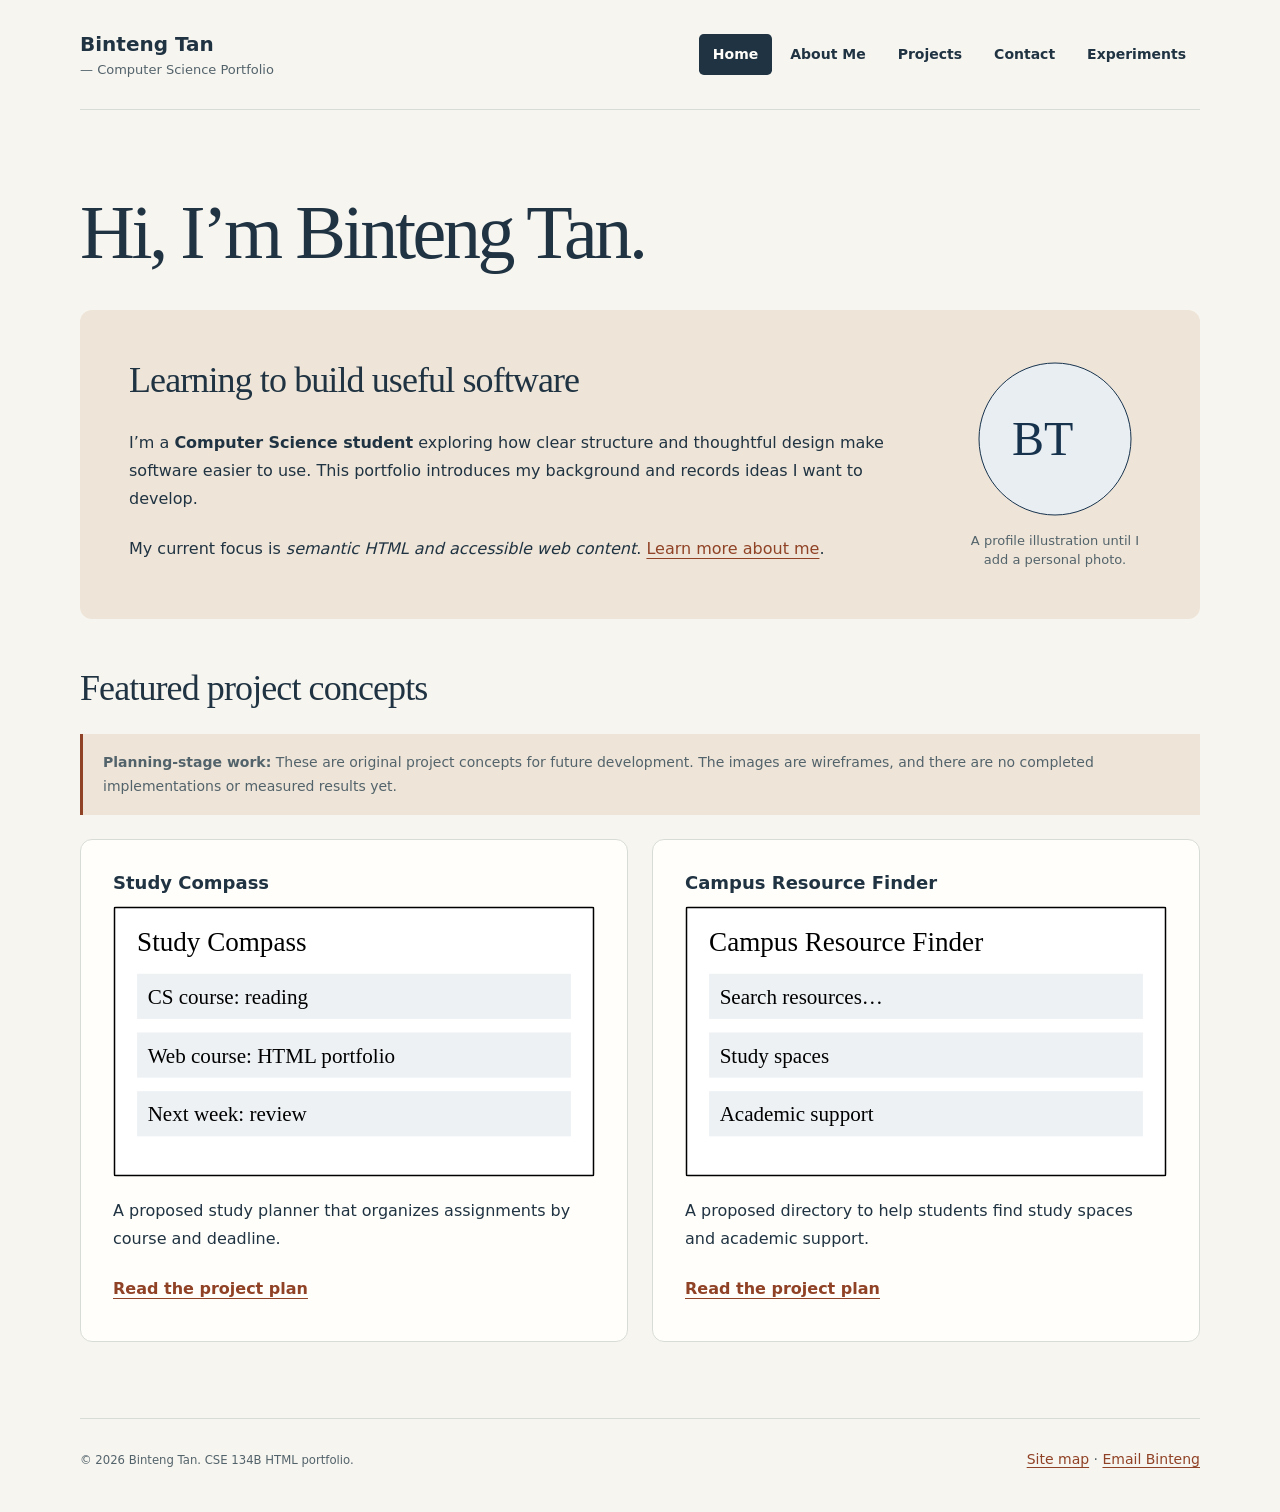
==== index.html @ 467b6993 "Style the HW2 portfolio for Homework 3 and complete submission metadata" ====
<!doctype html>
<html lang="en">
<head>
<meta charset="utf-8">
<meta name="viewport" content="width=device-width, initial-scale=1">
<meta name="description" content="Binteng Tan's computer science student portfolio: background, project concepts, and contact information.">
<title>Home | Binteng Tan</title>
<link rel="icon" href="assets/favicon.svg" type="image/svg+xml">
<link rel="stylesheet" href="styles.css">
</head>
<body class="page-index">
<header>
<a class="skip-link" href="#main-content">Skip to main content</a>
<p><a href="index.html">Binteng Tan</a> <span>— Computer Science Portfolio</span></p>
<nav aria-label="Main navigation"><ul><li><a href="index.html" aria-current="page">Home</a></li>
<li><a href="about.html">About Me</a></li>
<li><a href="projects.html">Projects</a></li>
<li><a href="contact.html">Contact</a></li>
<li><a href="experiments.html">Experiments</a></li></ul></nav>
</header>
<main id="main-content">
<h1>Hi, I’m Binteng Tan.</h1>
<section class="intro" aria-labelledby="intro"><h2 id="intro">Learning to build useful software</h2>
<figure><picture><source srcset="assets/profile.svg" type="image/svg+xml"><img src="assets/profile.svg" alt="Illustrated profile placeholder with the initials BT; not a photograph" width="160" height="160"></picture><figcaption>A profile illustration until I add a personal photo.</figcaption></figure>
<p>I’m a <strong>Computer Science student</strong> exploring how clear structure and thoughtful design make software easier to use. This portfolio introduces my background and records ideas I want to develop.</p>
<p>My current focus is <em>semantic HTML and accessible web content</em>. <a href="about.html">Learn more about me</a>.</p></section>
<section class="featured" aria-labelledby="featured"><h2 id="featured">Featured project concepts</h2>
<portfolio-note><p><strong>Planning-stage work:</strong> These are original project concepts for future development. The images are wireframes, and there are no completed implementations or measured results yet.</p></portfolio-note>
<article><h3>Study Compass</h3><img src="assets/study-compass.svg" width="320" height="180" alt="Study Compass concept wireframe showing a task list and upcoming deadlines"><p>A proposed study planner that organizes assignments by course and deadline.</p><a href="projects.html#study-compass">Read the project plan</a></article>
<article><h3>Campus Resource Finder</h3><img src="assets/resource-finder.svg" width="320" height="180" alt="Campus Resource Finder concept wireframe showing search and resource cards"><p>A proposed directory to help students find study spaces and academic support.</p><a href="projects.html#resource-finder">Read the project plan</a></article></section>
</main>
<footer><p><small>© 2026 Binteng Tan. CSE 134B HTML portfolio.</small></p><p><a href="sitemap.html">Site map</a> · <a href="mailto:tbinteng@gmail.com">Email Binteng</a></p></footer>
</body>
</html>
---- styles.css ----
/* Shared design values for every portfolio page. */
:root {
  --paper: #f7f5f0;
  --surface: #fffefa;
  --ink: #203342;
  --muted: #53636b;
  --accent: #904226;
  --soft-accent: #eee5d8;
  --line: #d8dcd7;
  --focus: #146185;
  --radius: 0.75rem;
  --space: clamp(1.25rem, 3vw, 2rem);
  color-scheme: light;
}

* {
  box-sizing: border-box;
}

body {
  margin: 0;
  background: var(--paper);
  color: var(--ink);
  font-family: system-ui, -apple-system, BlinkMacSystemFont, "Segoe UI", sans-serif;
  font-size: 1rem;
  line-height: 1.75;
  overflow-wrap: anywhere;
}

/* Child combinator: only the page header/footer, not nested examples. */
body > header,
main,
body > footer {
  width: min(100% - 3rem, 70rem);
  margin-inline: auto;
}

body > header {
  display: flex;
  flex-wrap: wrap;
  justify-content: space-between;
  align-items: center;
  gap: 1rem 2rem;
  padding-block: 1.75rem;
  border-bottom: 1px solid var(--line);
}

body > header > p {
  margin: 0;
  line-height: 1.6;
}

body > header > p > a {
  color: var(--ink);
  font-weight: 750;
  font-size: 1.25rem;
  text-decoration: none;
}

body > header span {
  display: block;
  color: var(--muted);
  font-size: 0.8125rem;
}

nav ul {
  display: flex;
  flex-wrap: wrap;
  gap: 0.25rem;
  margin: 0;
  padding: 0;
  list-style: none;
}

/* Descendant combinator: links anywhere inside the existing navigation. */
nav a {
  display: block;
  padding: 0.5rem 0.875rem;
  border-radius: 0.3rem;
  color: var(--ink);
  font-size: 0.875rem;
  font-weight: 600;
  text-decoration: none;
}

nav a:hover {
  background: var(--soft-accent);
}

/* Attribute selector: identify the navigation link for the current page. */
nav a[aria-current="page"] {
  background: var(--ink);
  color: var(--surface);
}

/* Hidden only visually until a keyboard user focuses it. */
.skip-link {
  position: absolute;
  top: 0.75rem;
  left: 1rem;
  z-index: 1;
  transform: translateY(-200%);
  padding: 0.5rem 1rem;
  background: var(--surface);
  border: 2px solid var(--focus);
}

.skip-link:focus {
  transform: translateY(0);
}

main {
  min-height: 65vh;
  padding-block: clamp(2.5rem, 6vw, 5rem);
}

h1,
h2,
h3 {
  margin-top: 0;
  line-height: 1.2;
  text-wrap: balance;
}

h1,
h2 {
  font-family: Georgia, "Times New Roman", serif;
  font-weight: 400;
}

h1 {
  margin-bottom: 2rem;
  font-size: clamp(2.5rem, 6vw, 4.75rem);
  letter-spacing: -0.045em;
}

h2 {
  margin-bottom: 1.25rem;
  font-size: clamp(1.65rem, 3vw, 2.25rem);
  letter-spacing: -0.025em;
}

h3 {
  margin-bottom: 0.75rem;
  font-size: 1.125rem;
  font-weight: 700;
}

p {
  margin-block: 0 1rem;
}

a {
  color: var(--accent);
  text-decoration-thickness: 0.075em;
  text-underline-offset: 0.22em;
}

a:hover {
  text-decoration-thickness: 0.15em;
}

:focus,
:focus-visible {
  outline: 3px solid var(--focus);
  outline-offset: 4px;
}

[id] {
  scroll-margin-top: 1.5rem;
}

section,
article {
  min-width: 0;
}

main > section,
main > article {
  margin-top: 2rem;
  padding: var(--space);
  border: 1px solid var(--line);
  border-radius: var(--radius);
  background: var(--surface);
}

section > :last-child,
article > :last-child {
  margin-bottom: 0;
}

img,
video,
svg,
canvas {
  max-width: 100%;
  height: auto;
}

img {
  display: block;
}

figure {
  margin: 1.5rem 0;
}

figcaption {
  margin-top: 0.75rem;
  color: var(--muted);
  font-size: 0.8125rem;
  line-height: 1.5;
}

/* Home: introduction plus the two existing project concepts. */
.page-index .intro {
  display: grid;
  grid-template-columns: minmax(0, 1fr) 12rem;
  column-gap: 3rem;
  padding: clamp(1.5rem, 4vw, 3rem);
  background: var(--soft-accent);
  border-color: transparent;
}

.intro > h2,
.intro > p {
  grid-column: 1;
}

.intro > figure {
  grid-column: 2;
  grid-row: 1 / 4;
  margin: 0;
  align-self: center;
}

.intro img {
  margin-inline: auto;
}

.intro figcaption {
  text-align: center;
}

.page-index .featured {
  display: grid;
  grid-template-columns: repeat(2, minmax(0, 1fr));
  gap: 1.5rem;
  padding: 0;
  margin-top: 3rem;
  border: 0;
  background: transparent;
}

.featured > h2,
.featured > portfolio-note {
  grid-column: 1 / -1;
  margin: 0;
}

.featured > article {
  display: flex;
  flex-direction: column;
  align-items: flex-start;
  padding: var(--space);
  border: 1px solid var(--line);
  border-radius: var(--radius);
  background: var(--surface);
}

.featured article img {
  width: 100%;
  margin-bottom: 1.25rem;
  border-radius: 0.25rem;
}

.featured article > a {
  margin-top: auto;
  padding-block: 0.375rem;
  font-weight: 650;
}

portfolio-note {
  display: block;
  padding: 1rem 1.25rem;
  border-left: 3px solid var(--accent);
  background: var(--soft-accent);
  color: var(--muted);
  font-size: 0.875rem;
}

portfolio-note p:last-child {
  margin-bottom: 0;
}

.page-about main,
.page-contact main,
.page-projects main {
  display: grid;
  grid-template-columns: repeat(2, minmax(0, 1fr));
  gap: 1.5rem;
  align-content: start;
}

.page-about main > h1,
.page-contact main > h1,
.page-projects main > h1,
.page-projects main > p {
  grid-column: 1 / -1;
}

.page-about main > section,
.page-contact main > section,
.page-projects main > article {
  margin: 0;
}

.page-projects article figure img {
  width: 100%;
  border-radius: 0.25rem;
}

.page-projects article h3 {
  margin-top: 1.75rem;
}

ul,
ol {
  padding-left: 1.5rem;
}

/* Adjacent sibling: space list items after another list item. */
li + li {
  margin-top: 0.5rem;
}

nav li + li {
  margin-top: 0;
}

dl {
  margin: 1.25rem 0;
}

dt {
  font-weight: 700;
}

dd {
  margin: 0 0 1rem;
  color: var(--muted);
}

progress {
  display: block;
  width: 100%;
  height: 0.875rem;
  margin-block: 0.75rem 1rem;
  accent-color: var(--accent);
}

address {
  font-style: normal;
}

fieldset {
  min-width: 0;
  margin: 1.5rem 0 0;
  padding: 1.25rem;
  border: 1px solid var(--line);
  border-radius: 0.5rem;
}

legend {
  padding-inline: 0.5rem;
  font-weight: 650;
}

label {
  font-size: 0.875rem;
  font-weight: 650;
}

input,
textarea,
button {
  max-width: 100%;
  font: inherit;
}

input,
textarea {
  width: 100%;
  padding: 0.625rem 0.75rem;
  border: 1px solid var(--muted);
  border-radius: 0.25rem;
  background: var(--surface);
  color: var(--ink);
}

textarea {
  resize: vertical;
}

button {
  /* em keeps this padding proportional to the button's own font size. */
  padding: 0.75em 1em;
  border: 1px solid var(--ink);
  border-radius: 0.25rem;
  background: var(--ink);
  color: var(--surface);
  cursor: pointer;
}

button:disabled {
  border-color: var(--line);
  background: var(--soft-accent);
  color: var(--muted);
  cursor: not-allowed;
}

audio,
iframe {
  max-width: 100%;
}

iframe {
  width: 100%;
  min-height: 15rem;
  border: 1px solid var(--line);
  border-radius: 0.5rem;
}

code,
samp {
  font-size: 0.875em;
}

pre {
  max-width: 100%;
  overflow-x: auto;
  padding: 1rem;
  border-radius: 0.25rem;
  background: var(--soft-accent);
}

dialog[open] {
  position: static;
  width: 100%;
  margin: 0;
  padding: 1.5rem;
  border: 1px solid var(--line);
  border-radius: 0.5rem;
  background: var(--soft-accent);
  color: var(--ink);
}

.page-sitemap main > ul {
  padding: var(--space) var(--space) var(--space) 3rem;
  border: 1px solid var(--line);
  border-radius: var(--radius);
  background: var(--surface);
}

body > footer {
  display: flex;
  flex-wrap: wrap;
  justify-content: space-between;
  gap: 0.5rem 2rem;
  padding-block: 1.75rem 2.5rem;
  border-top: 1px solid var(--line);
  color: var(--muted);
  font-size: 0.875rem;
}

body > footer p {
  margin: 0;
}

.page-embed main {
  width: calc(100% - 2rem);
  padding-block: 1rem;
  min-height: 0;
}

.page-embed h1 {
  font-size: 1.5rem;
  margin-bottom: 0.75rem;
}

/* Reading order remains the HTML order when grids collapse. */
@media (max-width: 48rem) {
  body > header,
  main,
  body > footer {
    width: calc(100% - 2rem);
  }

  body > header {
    align-items: flex-start;
    flex-direction: column;
    padding-block: 1.25rem;
  }

  nav a {
    padding-inline: 0.625rem;
  }

  .page-index .intro,
  .page-index .featured,
  .page-about main,
  .page-contact main,
  .page-projects main {
    grid-template-columns: minmax(0, 1fr);
  }

  .intro > figure {
    grid-column: 1;
    grid-row: auto;
    margin-block: 0 1.5rem;
  }

  .intro figcaption {
    max-width: 24rem;
    margin-inline: auto;
  }

  main {
    padding-block: 2.5rem;
  }

  h1 {
    margin-bottom: 1.5rem;
  }

  body > footer {
    flex-direction: column;
  }
}

@media print {
  .skip-link,
  nav {
    display: none;
  }

  body {
    background: white;
    color: black;
  }

  main {
    padding-block: 1rem;
  }

  article,
  section {
    break-inside: avoid;
  }
}
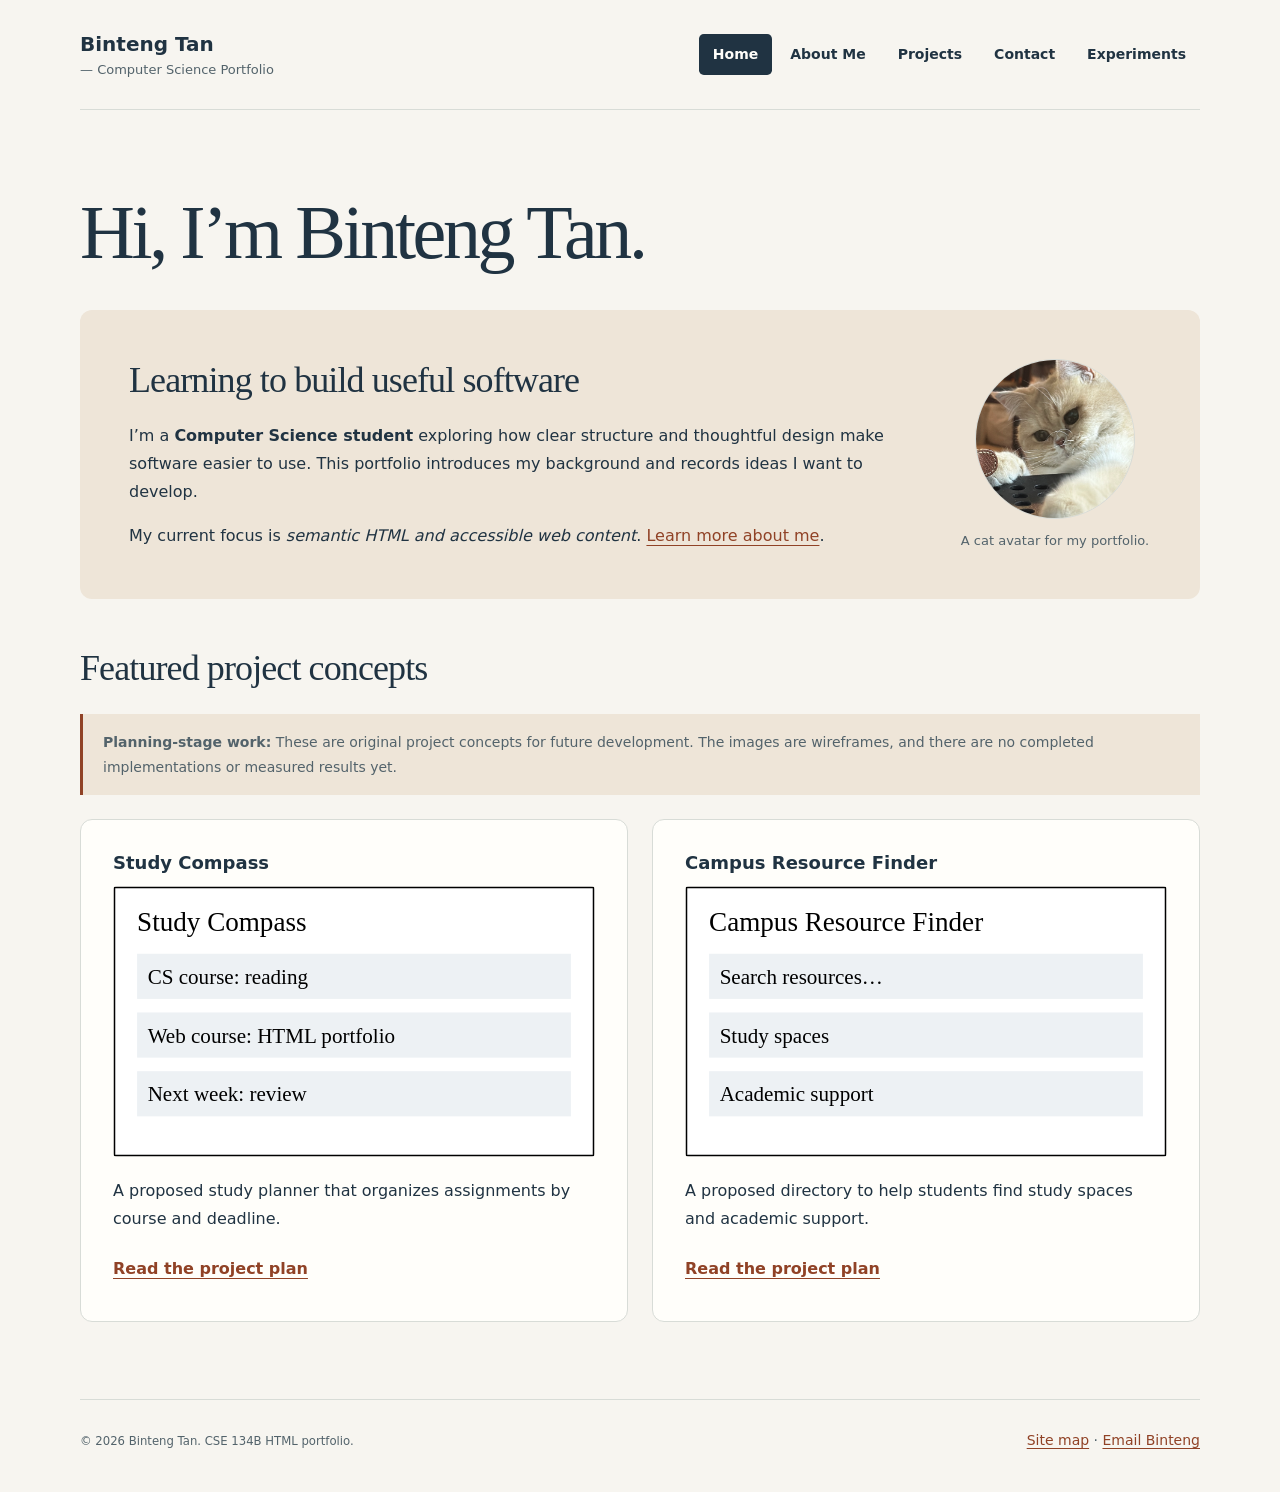
==== commit f07a3583: "Replace the BT placeholder with the supplied cat avatar" ====
--- a/index.html
+++ b/index.html
@@ -21,7 +21,7 @@
 <main id="main-content">
 <h1>Hi, I’m Binteng Tan.</h1>
 <section class="intro" aria-labelledby="intro"><h2 id="intro">Learning to build useful software</h2>
-<figure><picture><source srcset="assets/profile.svg" type="image/svg+xml"><img src="assets/profile.svg" alt="Illustrated profile placeholder with the initials BT; not a photograph" width="160" height="160"></picture><figcaption>A profile illustration until I add a personal photo.</figcaption></figure>
+<figure><picture><source srcset="assets/profile-cat.jpg" type="image/jpeg"><img src="assets/profile-cat.jpg" alt="A fluffy cream-colored cat resting its paws on a chair" width="160" height="160"></picture><figcaption>A cat avatar for my portfolio.</figcaption></figure>
 <p>I’m a <strong>Computer Science student</strong> exploring how clear structure and thoughtful design make software easier to use. This portfolio introduces my background and records ideas I want to develop.</p>
 <p>My current focus is <em>semantic HTML and accessible web content</em>. <a href="about.html">Learn more about me</a>.</p></section>
 <section class="featured" aria-labelledby="featured"><h2 id="featured">Featured project concepts</h2>
--- a/styles.css
+++ b/styles.css
@@ -235,7 +235,13 @@
 }
 
 .intro img {
+  width: 10rem;
+  height: 10rem;
   margin-inline: auto;
+  border: 1px solid var(--line);
+  border-radius: 50%;
+  object-fit: cover;
+  object-position: 50% 35%;
 }
 
 .intro figcaption {
